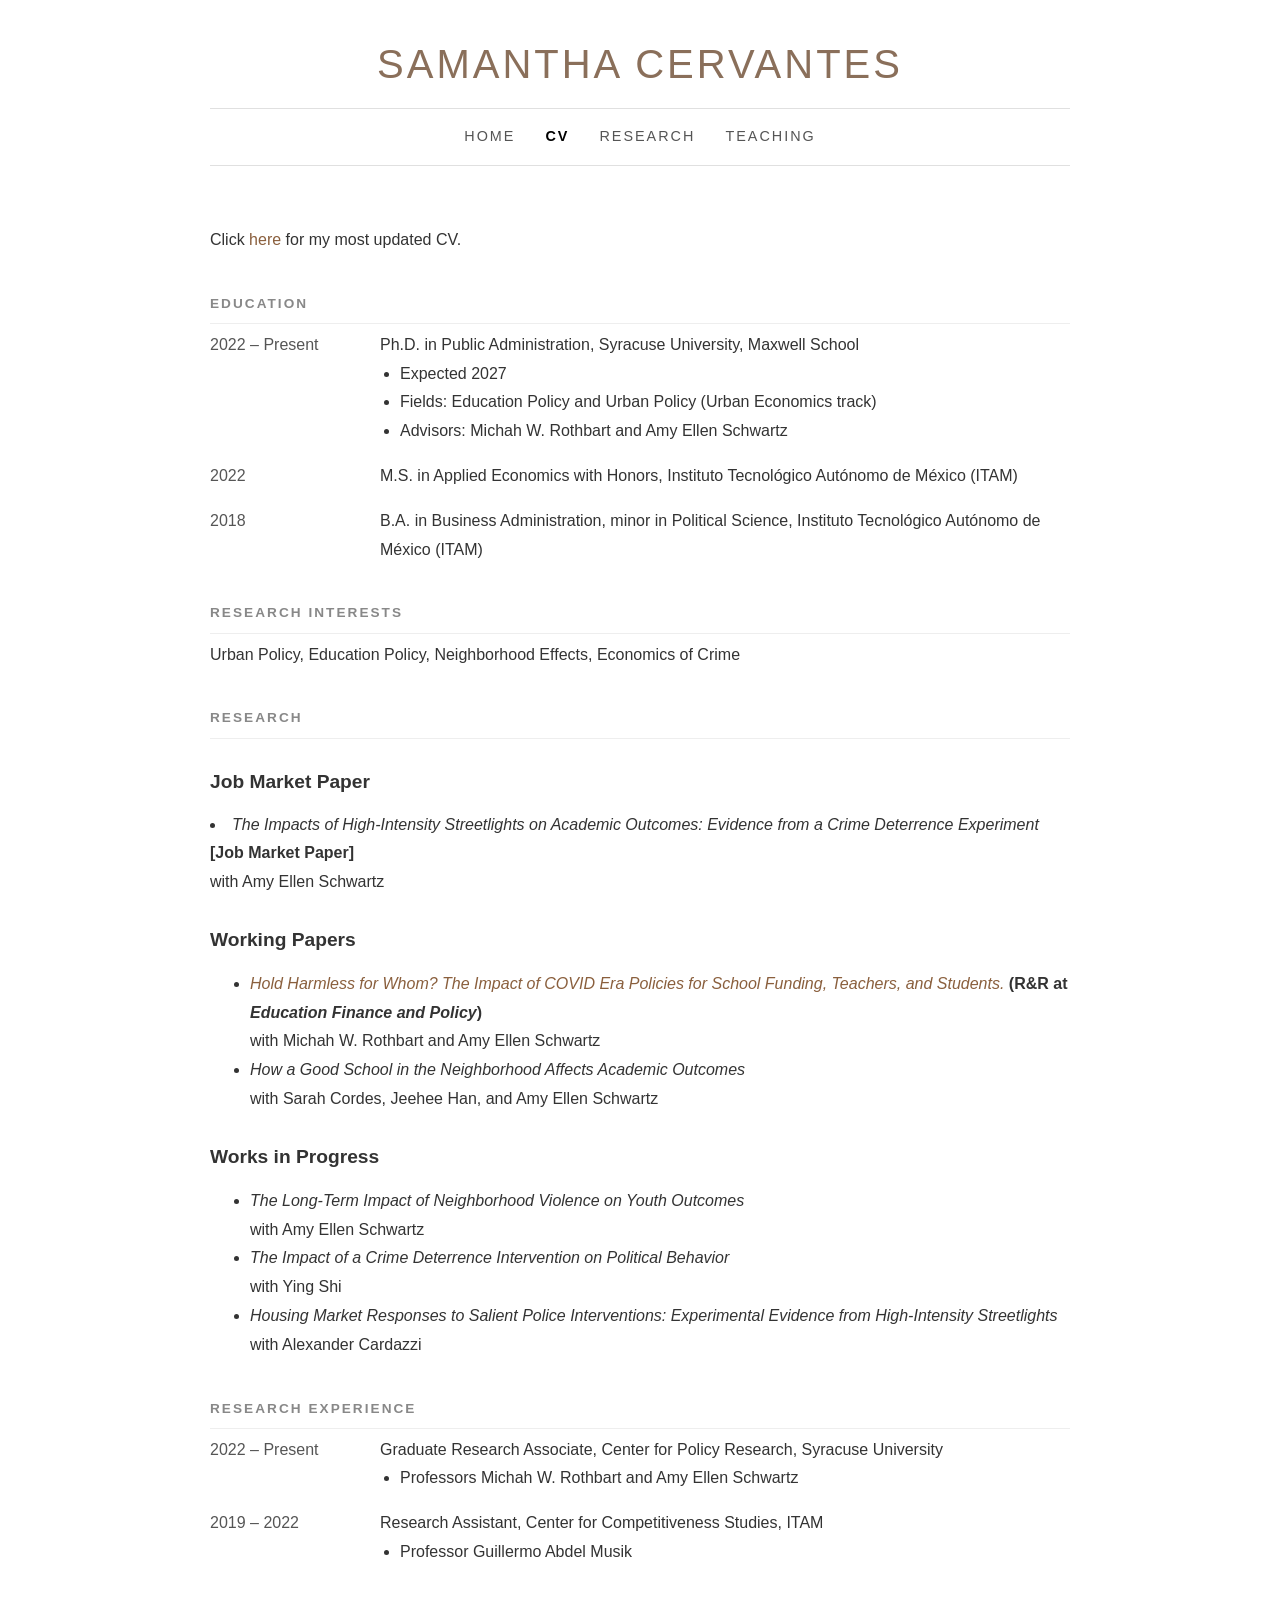
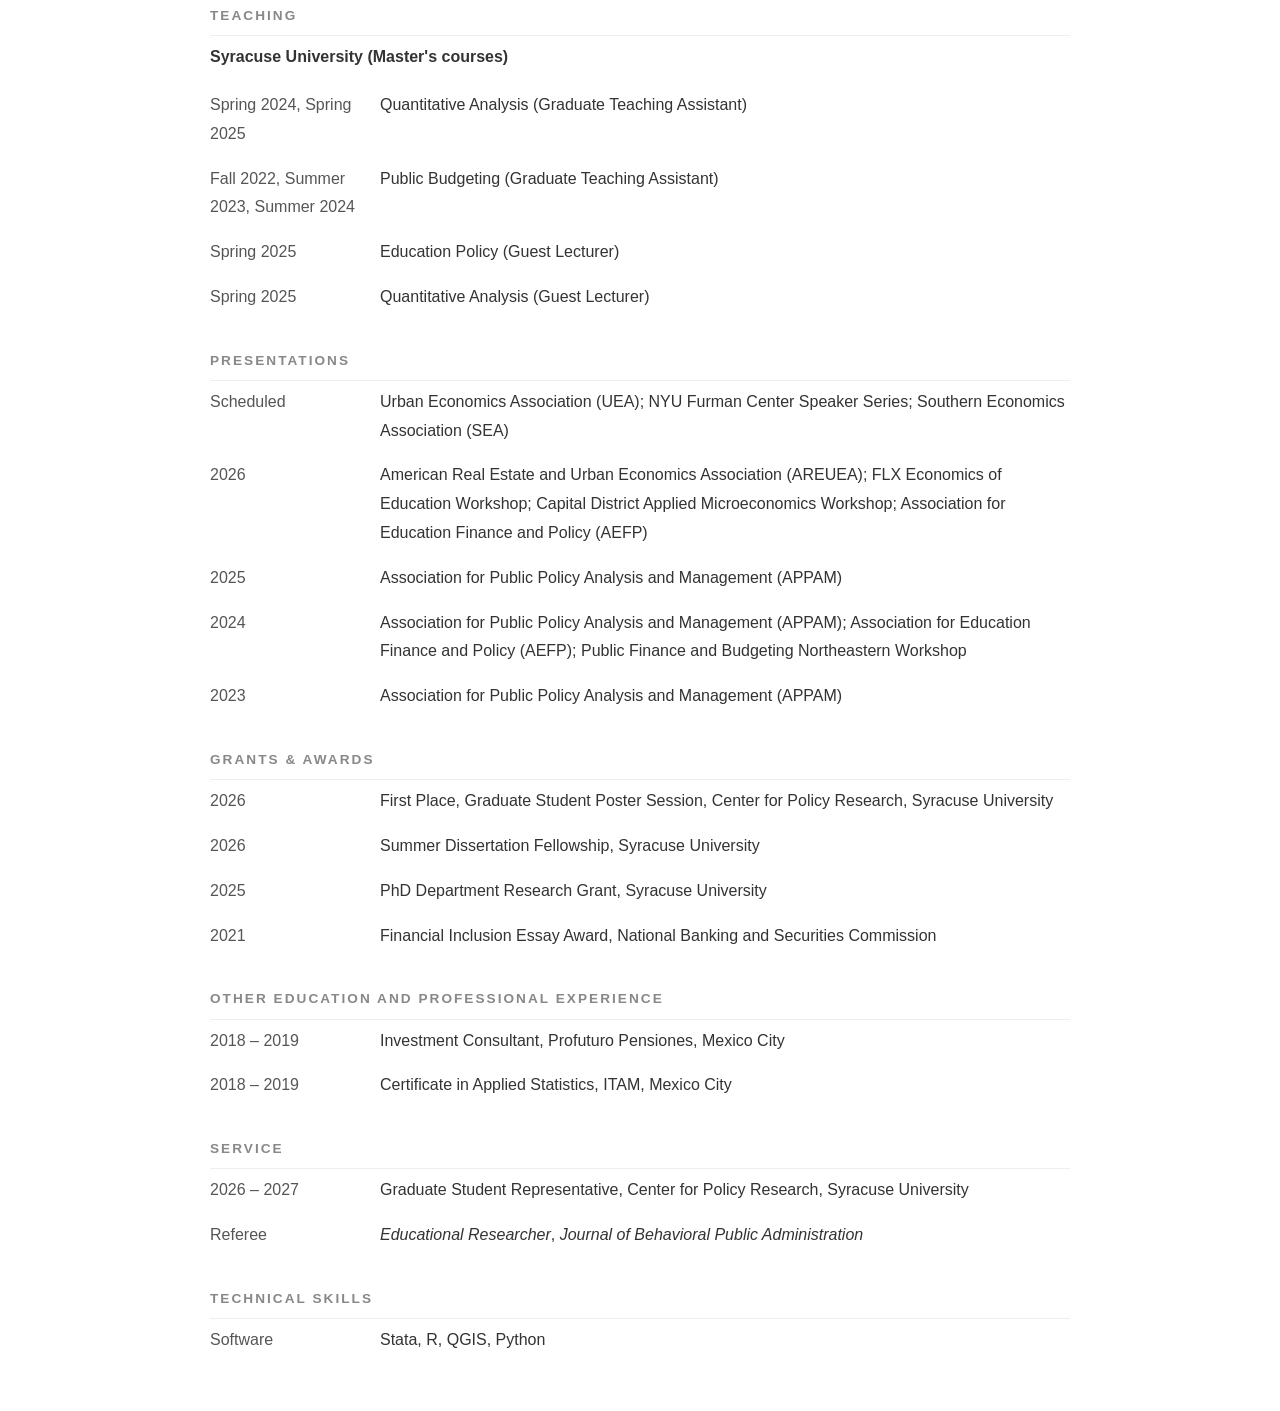
==== cv.html @ 4848f620 "Refactor research sections in cv.html Reformatted job market paper and working papers sections for c" ====
<!DOCTYPE html>
<html lang="en">
<head>
    <meta charset="UTF-8">
    <meta name="viewport" content="width=device-width, initial-scale=1.0">
    <meta name="description" content="CV for Samantha Cervantes, Ph.D. student in Public Administration at Syracuse University's Maxwell School.">
    <link rel="canonical" href="https://samanthacbr.github.io/academic_site/cv.html">
    <title>CV - Samantha Cervantes</title>
    <link rel="stylesheet" href="assets/site.css">
</head>
<body>
    <header class="site-header">
        <h1 class="site-title"><a href="index.html">Samantha Cervantes</a></h1>
        <nav class="site-nav" aria-label="Main navigation">
            <button class="menu-toggle" type="button" aria-label="Toggle menu" aria-expanded="false">&#9776;</button>
            <ul class="nav-links">
                <li><a href="index.html">Home</a></li>
                <li><a href="cv.html" aria-current="page">CV</a></li>
                <li><a href="research.html">Research</a></li>
                <li><a href="teaching.html">Teaching</a></li>
            </ul>
        </nav>
    </header>

    <main class="vitae-section">
        <p class="cv-link">Click <a href="files/CV_Cervantes.pdf">here</a> for my most updated CV.</p>

        <h2>Education</h2>
        <div class="cv-entry">
            <div class="cv-year">2022 – Present</div>
            <div class="cv-description">
                Ph.D. in Public Administration, Syracuse University, Maxwell School
                <ul class="role-list">
                    <li>Expected 2027</li>
                    <li>Fields: Education Policy and Urban Policy (Urban Economics track)</li>
                    <li>Advisors: Michah W. Rothbart and Amy Ellen Schwartz</li>
                </ul>
            </div>
        </div>
        <div class="cv-entry">
            <div class="cv-year">2022</div>
            <div class="cv-description">
                M.S. in Applied Economics with Honors, Instituto Tecnológico Autónomo de México (ITAM)
            </div>
        </div>
        <div class="cv-entry">
            <div class="cv-year">2018</div>
            <div class="cv-description">
                B.A. in Business Administration, minor in Political Science, Instituto Tecnológico Autónomo de México (ITAM)
            </div>
        </div>

        <h2>Research Interests</h2>
        <p> Urban Policy, Education Policy, Neighborhood Effects, Economics of Crime</p>

        <h2>Research</h2>

      <h3>Job Market Paper</h3>
<li>
    <em>The Impacts of High-Intensity Streetlights on Academic Outcomes: Evidence from a Crime Deterrence Experiment</em> <strong>[Job Market Paper]</strong><br>
    with Amy Ellen Schwartz
</li>

<h3>Working Papers</h3>
<ul class="paper-list">
    <li>
        <a href="https://edworkingpapers.com/ai26-1432"><em>Hold Harmless for Whom? The Impact of COVID Era Policies for School Funding, Teachers, and Students.</em></a> <strong>(R&amp;R at <em>Education Finance and Policy</em>)</strong><br>
        with Michah W. Rothbart and Amy Ellen Schwartz
    </li>
    <li>
        <em>How a Good School in the Neighborhood Affects Academic Outcomes</em><br>
        with Sarah Cordes, Jeehee Han, and Amy Ellen Schwartz
    </li>
</ul>

<h3>Works in Progress</h3>
<ul class="paper-list">
    <li>
        <em>The Long-Term Impact of Neighborhood Violence on Youth Outcomes</em><br>
        with Amy Ellen Schwartz
    </li>
    <li>
        <em>The Impact of a Crime Deterrence Intervention on Political Behavior</em><br>
        with Ying Shi
    </li>
    <li>
        <em>Housing Market Responses to Salient Police Interventions: Experimental Evidence from High-Intensity Streetlights</em><br>
        with Alexander Cardazzi
    </li>
</ul>

        <h2>Research Experience</h2>
        <div class="cv-entry">
            <div class="cv-year">2022 – Present</div>
            <div class="cv-description">
                Graduate Research Associate, Center for Policy Research, Syracuse University
                <ul class="role-list">
                    <li>Professors Michah W. Rothbart and Amy Ellen Schwartz</li>
                </ul>
            </div>
        </div>
        <div class="cv-entry">
            <div class="cv-year">2019 – 2022</div>
            <div class="cv-description">
                Research Assistant, Center for Competitiveness Studies, ITAM
                <ul class="role-list">
                    <li>Professor Guillermo Abdel Musik</li>
                </ul>
            </div>
        </div>

        <h2>Teaching</h2>
        <p><strong>Syracuse University (Master's courses)</strong></p>
        <div class="cv-entry">
            <div class="cv-year">Spring 2024, Spring 2025</div>
            <div class="cv-description">Quantitative Analysis (Graduate Teaching Assistant)</div>
        </div>
        <div class="cv-entry">
            <div class="cv-year">Fall 2022, Summer 2023, Summer 2024</div>
            <div class="cv-description">Public Budgeting (Graduate Teaching Assistant)</div>
        </div>
        <div class="cv-entry">
            <div class="cv-year">Spring 2025</div>
            <div class="cv-description">Education Policy (Guest Lecturer)</div>
        </div>
        <div class="cv-entry">
            <div class="cv-year">Spring 2025</div>
            <div class="cv-description">Quantitative Analysis (Guest Lecturer)</div>
        </div>

        <h2>Presentations</h2>
        <div class="cv-entry">
            <div class="cv-year">Scheduled</div>
            <div class="cv-description">Urban Economics Association (UEA); NYU Furman Center Speaker Series; Southern Economics Association (SEA)</div>
        </div>
        <div class="cv-entry">
            <div class="cv-year">2026</div>
            <div class="cv-description">
                American Real Estate and Urban Economics Association (AREUEA); FLX Economics of Education Workshop;
                Capital District Applied Microeconomics Workshop; Association for Education Finance and Policy (AEFP)
            </div>
        </div>
        <div class="cv-entry">
            <div class="cv-year">2025</div>
            <div class="cv-description">Association for Public Policy Analysis and Management (APPAM)</div>
        </div>
        <div class="cv-entry">
            <div class="cv-year">2024</div>
            <div class="cv-description">
                Association for Public Policy Analysis and Management (APPAM); Association for Education Finance and Policy (AEFP);
                Public Finance and Budgeting Northeastern Workshop
            </div>
        </div>
        <div class="cv-entry">
            <div class="cv-year">2023</div>
            <div class="cv-description">Association for Public Policy Analysis and Management (APPAM)</div>
        </div>

        <h2>Grants &amp; Awards</h2>
        <div class="cv-entry">
            <div class="cv-year">2026</div>
            <div class="cv-description">First Place, Graduate Student Poster Session, Center for Policy Research, Syracuse University</div>
        </div>
        <div class="cv-entry">
            <div class="cv-year">2026</div>
            <div class="cv-description">Summer Dissertation Fellowship, Syracuse University</div>
        </div>
        <div class="cv-entry">
            <div class="cv-year">2025</div>
            <div class="cv-description">PhD Department Research Grant, Syracuse University</div>
        </div>
        <div class="cv-entry">
            <div class="cv-year">2021</div>
            <div class="cv-description">Financial Inclusion Essay Award, National Banking and Securities Commission</div>
        </div>

        <h2>Other Education and Professional Experience</h2>
        <div class="cv-entry">
            <div class="cv-year">2018 – 2019</div>
            <div class="cv-description">Investment Consultant, Profuturo Pensiones, Mexico City</div>
        </div>
        <div class="cv-entry">
            <div class="cv-year">2018 – 2019</div>
            <div class="cv-description">Certificate in Applied Statistics, ITAM, Mexico City</div>
        </div>

        <h2>Service</h2>
        <div class="cv-entry">
            <div class="cv-year">2026 – 2027</div>
            <div class="cv-description">Graduate Student Representative, Center for Policy Research, Syracuse University</div>
        </div>
        <div class="cv-entry">
            <div class="cv-year">Referee</div>
            <div class="cv-description"><em>Educational Researcher</em>, <em>Journal of Behavioral Public Administration</em></div>
        </div>

        <h2>Technical Skills </h2>
        <div class="cv-entry">
            <div class="cv-year">Software</div>
            <div class="cv-description">Stata, R, QGIS, Python</div>
        </div>
       
    </main>

    <script src="assets/site.js"></script>
</body>
</html>
---- assets/site.css ----
:root {
    --accent: #8a6f5a;
    --text: #333;
    --muted: #555;
    --rule: #e0e0e0;
    --light-rule: #eee;
    --link: #8a5f3d;
    --nav-bg: #f8f8f8;
}

* {
    box-sizing: border-box;
}

html {
    scroll-behavior: smooth;
}

body {
    max-width: 900px;
    margin: 0 auto;
    padding: 40px 20px;
    background: #fff;
    color: var(--text);
    font-family: -apple-system, BlinkMacSystemFont, "Segoe UI", Roboto, "Helvetica Neue", Arial, sans-serif;
    font-size: 16px;
    line-height: 1.8;
}

a {
    color: var(--link);
    text-decoration: none;
}

a:hover,
a:focus {
    text-decoration: underline;
}

.site-header {
    position: relative;
    margin-bottom: 40px;
    padding-bottom: 20px;
    text-align: center;
}

.site-title {
    margin: 0 0 20px;
    color: var(--accent);
    font-size: 2.5em;
    font-weight: 500;
    letter-spacing: 3px;
    line-height: 1.2;
    text-transform: uppercase;
}

.site-title a {
    color: inherit;
    text-decoration: none;
}

.site-nav {
    border-top: 1px solid var(--rule);
    border-bottom: 1px solid var(--rule);
    padding: 10px 0;
}

.nav-links {
    display: flex;
    justify-content: center;
    gap: 30px;
    margin: 0;
    padding: 0;
    list-style: none;
}

.nav-links a {
    display: inline-block;
    padding: 5px 0;
    color: var(--muted);
    font-size: 0.9em;
    letter-spacing: 2px;
    text-transform: uppercase;
}

.nav-links a[aria-current="page"] {
    color: #000;
    font-weight: 700;
}

.menu-toggle {
    display: none;
}

.main-container {
    display: flex;
    align-items: flex-start;
    gap: 50px;
}

.text-column {
    flex: 2;
}

.photo-column {
    flex: 1;
}

.profile-photo {
    display: block;
    width: 100%;
    height: auto;
}

.job-market-note {
    color: #000;
}

h2 {
    margin: 40px 0 20px;
    border-bottom: 1px solid var(--light-rule);
    padding-bottom: 10px;
    font-size: 1.5em;
    font-weight: 400;
    line-height: 1.35;
}

h2:first-child {
    margin-top: 0;
}

h3 {
    margin: 30px 0 15px;
    font-size: 1.2em;
    line-height: 1.4;
}

p {
    margin: 0 0 1.2em;
}

.cv-link {
    margin-bottom: 2em;
}

.cv-entry {
    display: flex;
    gap: 20px;
    margin-bottom: 1em;
}

.cv-year {
    flex: 0 0 150px;
    color: var(--muted);
}

.cv-description {
    flex: 1;
}

.role-list,
.publication-list,
.course-list {
    margin: 0;
    padding-left: 20px;
}

.publication-entry {
    margin-bottom: 2em;
}

.publication-entry p {
    margin: 0;
}

.featured-section-title {
    border-bottom: 1px solid var(--light-rule);
    padding-bottom: 10px;
    color: var(--text);
    font-size: 1.5em;
    font-weight: 400;
    line-height: 1.35;
}

.featured-paper {
    margin-bottom: 3em;
}

.featured-paper .featured-paper-title {
    display: block;
    color: var(--text);
    font-size: 1em;
    font-weight: 400;
    line-height: 1.8;
}

.featured-paper-authors {
    margin-top: 0.35em;
    color: var(--muted);
    font-style: italic;
}

.abstract-toggle {
    margin-top: 1.1em;
}

.abstract-toggle summary {
    display: inline-block;
    color: var(--text);
    cursor: pointer;
    font-size: 1em;
    line-height: 1.8;
}

.abstract-toggle summary:hover,
.abstract-toggle summary:focus {
    text-decoration: underline;
}

.abstract-toggle summary::marker {
    content: "";
}

.abstract-toggle summary::-webkit-details-marker {
    display: none;
}

.featured-paper .featured-paper-abstract {
    margin-top: 0.9em;
    color: #404247;
    font-size: 1.1em;
    line-height: 2;
}

.status-note,
.course-details {
    color: var(--muted);
    font-style: italic;
}

.course-list {
    list-style: none;
    padding-left: 0;
}

.course-list li {
    margin-bottom: 1em;
}

.course-title {
    margin-right: 0.5em;
}

@media (max-width: 768px) {
    body {
        padding: 20px 15px;
    }

    .site-title {
        font-size: 2em;
    }

    .site-nav {
        border: none;
        padding: 0;
    }

    .menu-toggle {
        display: block;
        position: absolute;
        top: 25px;
        left: 0;
        transform: translateY(-50%);
        border: 0;
        background: none;
        color: #222;
        cursor: pointer;
        font-size: 30px;
        line-height: 1;
    }

    .nav-links {
        display: none;
        position: absolute;
        top: 70px;
        right: 0;
        left: 0;
        z-index: 20;
        flex-direction: column;
        gap: 0;
        border: 1px solid var(--rule);
        background: var(--nav-bg);
        box-shadow: 0 4px 8px rgba(0, 0, 0, 0.1);
        text-align: left;
    }

    .nav-links.is-open {
        display: flex;
    }

    .nav-links li {
        padding: 10px 20px;
    }

    .main-container {
        flex-direction: column;
        gap: 30px;
    }

    .photo-column {
        width: 100%;
        max-width: 360px;
    }

    .cv-entry {
        flex-direction: column;
        gap: 5px;
        margin-bottom: 1.5em;
    }

    .cv-year {
        flex-basis: auto;
        font-weight: 700;
    }

    .featured-paper .featured-paper-abstract {
        font-size: 1em;
        line-height: 1.8;
    }
}

.featured-paper-title {
    font-size: 1.5em !important;
    color: #2c2c2c !important;
}

.featured-paper-abstract {
    font-size: 0.82em;
    color: #666;
}

/* Style the section header like the reference image */
h2 {
    font-size: 0.85em;
    text-transform: uppercase;
    letter-spacing: 0.15em;
    color: #888;
    font-weight: 600;
    margin-bottom: 0.5em;
}

/* Author line */
.featured-paper-authors {
    font-size: 0.95em;
    font-style: italic;
    color: #8B7355;
    margin-top: 0.2em;
}
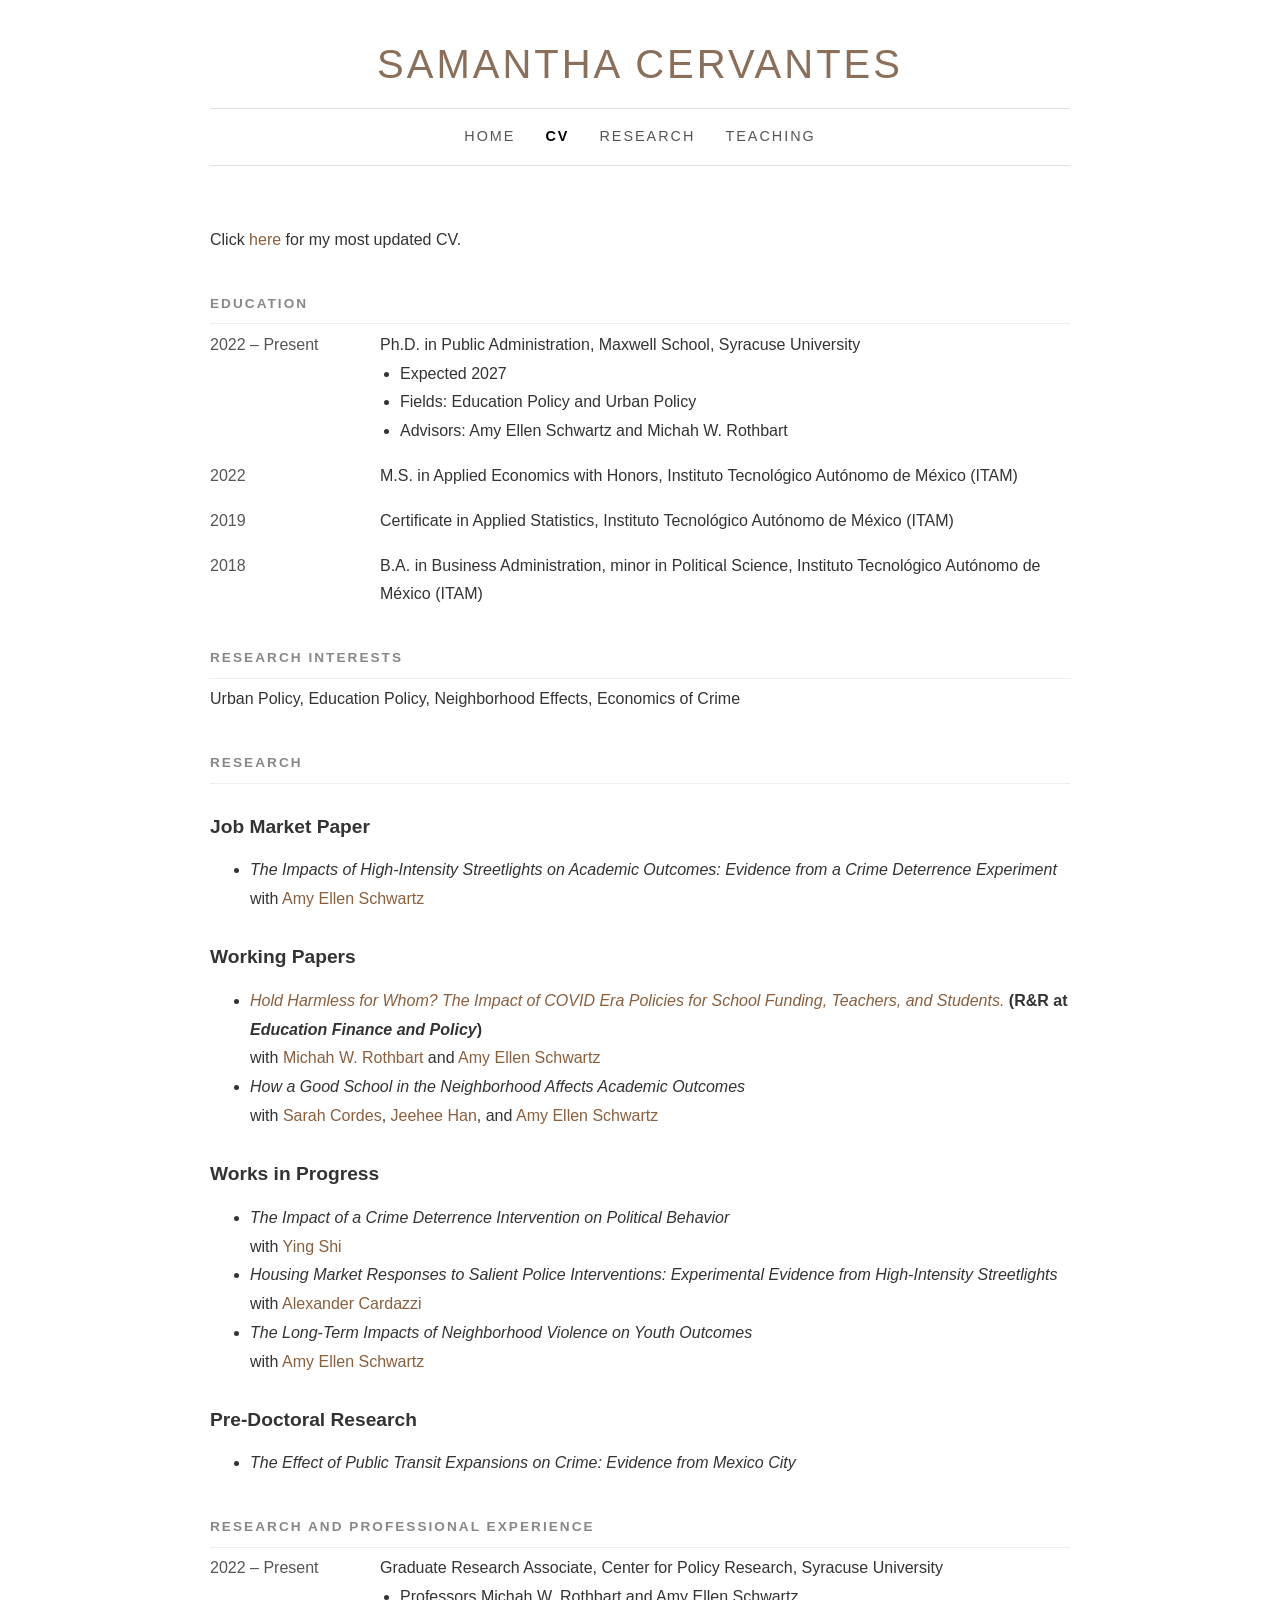
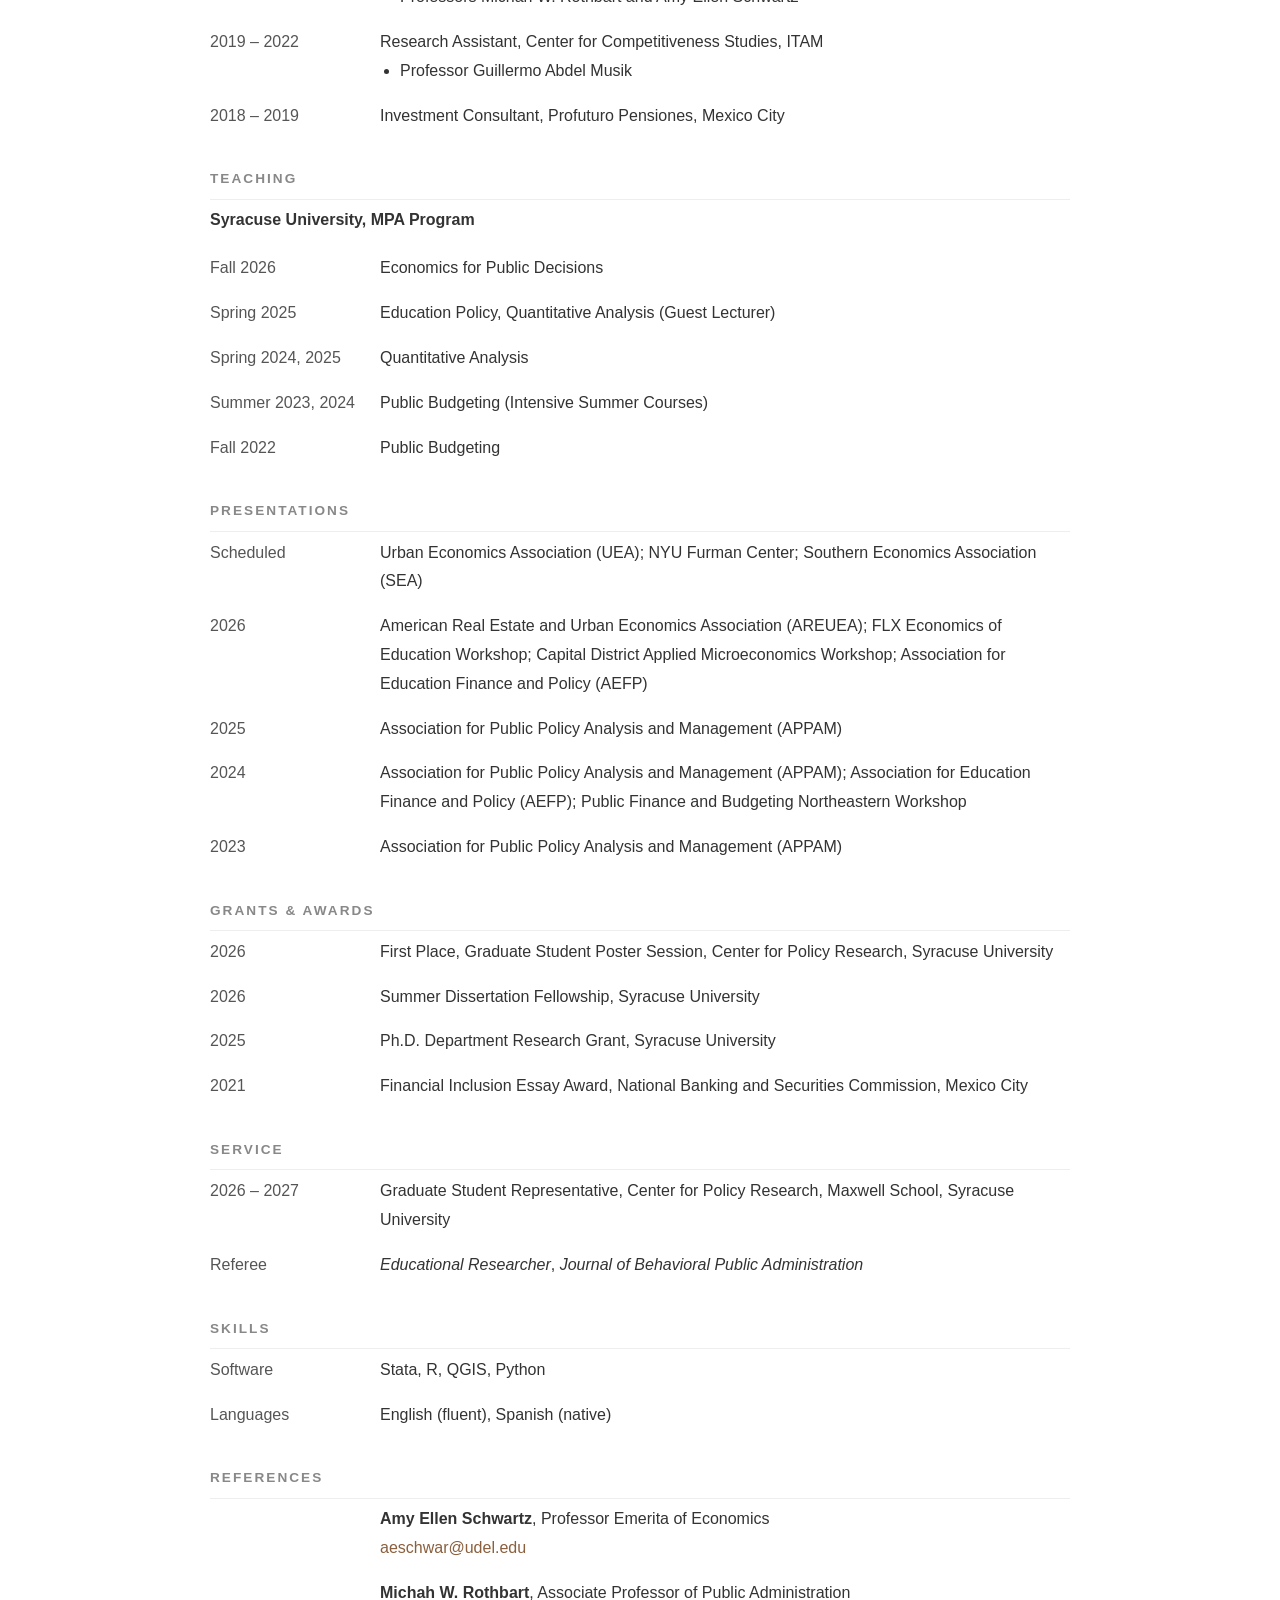
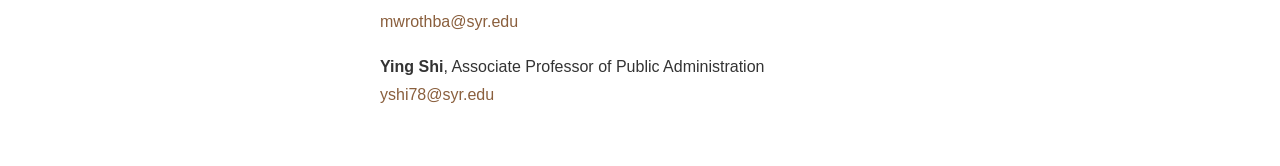
==== commit 7dcd5a52: "Add files via upload" ====
--- a/cv.html
+++ b/cv.html
@@ -29,11 +29,11 @@
         <div class="cv-entry">
             <div class="cv-year">2022 – Present</div>
             <div class="cv-description">
-                Ph.D. in Public Administration, Syracuse University, Maxwell School
+                Ph.D. in Public Administration, Maxwell School, Syracuse University
                 <ul class="role-list">
                     <li>Expected 2027</li>
-                    <li>Fields: Education Policy and Urban Policy (Urban Economics track)</li>
-                    <li>Advisors: Michah W. Rothbart and Amy Ellen Schwartz</li>
+                    <li>Fields: Education Policy and Urban Policy</li>
+                    <li>Advisors: Amy Ellen Schwartz and Michah W. Rothbart</li>
                 </ul>
             </div>
         </div>
@@ -44,6 +44,12 @@
             </div>
         </div>
         <div class="cv-entry">
+            <div class="cv-year">2019</div>
+            <div class="cv-description">
+                Certificate in Applied Statistics, Instituto Tecnológico Autónomo de México (ITAM)
+            </div>
+        </div>
+        <div class="cv-entry">
             <div class="cv-year">2018</div>
             <div class="cv-description">
                 B.A. in Business Administration, minor in Political Science, Instituto Tecnológico Autónomo de México (ITAM)
@@ -51,45 +57,54 @@
         </div>
 
         <h2>Research Interests</h2>
-        <p> Urban Policy, Education Policy, Neighborhood Effects, Economics of Crime</p>
+        <p>Urban Policy, Education Policy, Neighborhood Effects, Economics of Crime</p>
 
         <h2>Research</h2>
 
-      <h3>Job Market Paper</h3>
-<li>
-    <em>The Impacts of High-Intensity Streetlights on Academic Outcomes: Evidence from a Crime Deterrence Experiment</em> <strong>[Job Market Paper]</strong><br>
-    with Amy Ellen Schwartz
-</li>
-
-<h3>Working Papers</h3>
-<ul class="paper-list">
-    <li>
-        <a href="https://edworkingpapers.com/ai26-1432"><em>Hold Harmless for Whom? The Impact of COVID Era Policies for School Funding, Teachers, and Students.</em></a> <strong>(R&amp;R at <em>Education Finance and Policy</em>)</strong><br>
-        with Michah W. Rothbart and Amy Ellen Schwartz
-    </li>
-    <li>
-        <em>How a Good School in the Neighborhood Affects Academic Outcomes</em><br>
-        with Sarah Cordes, Jeehee Han, and Amy Ellen Schwartz
-    </li>
-</ul>
-
-<h3>Works in Progress</h3>
-<ul class="paper-list">
-    <li>
-        <em>The Long-Term Impact of Neighborhood Violence on Youth Outcomes</em><br>
-        with Amy Ellen Schwartz
-    </li>
-    <li>
-        <em>The Impact of a Crime Deterrence Intervention on Political Behavior</em><br>
-        with Ying Shi
-    </li>
-    <li>
-        <em>Housing Market Responses to Salient Police Interventions: Experimental Evidence from High-Intensity Streetlights</em><br>
-        with Alexander Cardazzi
-    </li>
-</ul>
-
-        <h2>Research Experience</h2>
+        <h3>Job Market Paper</h3>
+        <ul class="paper-list">
+            <li>
+                <em>The Impacts of High-Intensity Streetlights on Academic Outcomes: Evidence from a Crime Deterrence Experiment</em><br>
+                with <a href="https://www.udel.edu/academics/colleges/biden-school/people/aeschwar/" target="_blank" rel="noopener noreferrer">Amy Ellen Schwartz</a>
+            </li>
+        </ul>
+
+        <h3>Working Papers</h3>
+        <ul class="paper-list">
+            <li>
+                <a href="https://edworkingpapers.com/ai26-1432"><em>Hold Harmless for Whom? The Impact of COVID Era Policies for School Funding, Teachers, and Students.</em></a> <strong>(R&amp;R at <em>Education Finance and Policy</em>)</strong><br>
+                with <a href="https://www.maxwell.syr.edu/directory/michah-w-rothbart" target="_blank" rel="noopener noreferrer">Michah W. Rothbart</a> and <a href="https://www.udel.edu/academics/colleges/biden-school/people/aeschwar/" target="_blank" rel="noopener noreferrer">Amy Ellen Schwartz</a>
+            </li>
+            <li>
+                <em>How a Good School in the Neighborhood Affects Academic Outcomes</em><br>
+                with <a href="https://education.temple.edu/directory/sarah-cordes-tug30690" target="_blank" rel="noopener noreferrer">Sarah Cordes</a>, <a href="https://sites.google.com/view/jeeheehan" target="_blank" rel="noopener noreferrer">Jeehee Han</a>, and <a href="https://www.udel.edu/academics/colleges/biden-school/people/aeschwar/" target="_blank" rel="noopener noreferrer">Amy Ellen Schwartz</a>
+            </li>
+        </ul>
+
+        <h3>Works in Progress</h3>
+        <ul class="paper-list">
+            <li>
+                <em>The Impact of a Crime Deterrence Intervention on Political Behavior</em><br>
+                with <a href="https://sites.google.com/site/yingandshi/home" target="_blank" rel="noopener noreferrer">Ying Shi</a>
+            </li>
+            <li>
+                <em>Housing Market Responses to Salient Police Interventions: Experimental Evidence from High-Intensity Streetlights</em><br>
+                with <a href="https://alexcardazzi.github.io/" target="_blank" rel="noopener noreferrer">Alexander Cardazzi</a>
+            </li>
+            <li>
+                <em>The Long-Term Impacts of Neighborhood Violence on Youth Outcomes</em><br>
+                with <a href="https://www.udel.edu/academics/colleges/biden-school/people/aeschwar/" target="_blank" rel="noopener noreferrer">Amy Ellen Schwartz</a>
+            </li>
+        </ul>
+
+        <h3>Pre-Doctoral Research</h3>
+        <ul class="paper-list">
+            <li>
+                <em>The Effect of Public Transit Expansions on Crime: Evidence from Mexico City</em>
+            </li>
+        </ul>
+
+        <h2>Research and Professional Experience</h2>
         <div class="cv-entry">
             <div class="cv-year">2022 – Present</div>
             <div class="cv-description">
@@ -108,30 +123,38 @@
                 </ul>
             </div>
         </div>
+        <div class="cv-entry">
+            <div class="cv-year">2018 – 2019</div>
+            <div class="cv-description">Investment Consultant, Profuturo Pensiones, Mexico City</div>
+        </div>
 
         <h2>Teaching</h2>
-        <p><strong>Syracuse University (Master's courses)</strong></p>
-        <div class="cv-entry">
-            <div class="cv-year">Spring 2024, Spring 2025</div>
-            <div class="cv-description">Quantitative Analysis (Graduate Teaching Assistant)</div>
-        </div>
-        <div class="cv-entry">
-            <div class="cv-year">Fall 2022, Summer 2023, Summer 2024</div>
-            <div class="cv-description">Public Budgeting (Graduate Teaching Assistant)</div>
+        <p><strong>Syracuse University, MPA Program</strong></p>
+        <div class="cv-entry">
+            <div class="cv-year">Fall 2026</div>
+            <div class="cv-description">Economics for Public Decisions</div>
         </div>
         <div class="cv-entry">
             <div class="cv-year">Spring 2025</div>
-            <div class="cv-description">Education Policy (Guest Lecturer)</div>
-        </div>
-        <div class="cv-entry">
-            <div class="cv-year">Spring 2025</div>
-            <div class="cv-description">Quantitative Analysis (Guest Lecturer)</div>
+            <div class="cv-description">Education Policy, Quantitative Analysis (Guest Lecturer)</div>
+        </div>
+        <div class="cv-entry">
+            <div class="cv-year">Spring 2024, 2025</div>
+            <div class="cv-description">Quantitative Analysis</div>
+        </div>
+        <div class="cv-entry">
+            <div class="cv-year">Summer 2023, 2024</div>
+            <div class="cv-description">Public Budgeting (Intensive Summer Courses)</div>
+        </div>
+        <div class="cv-entry">
+            <div class="cv-year">Fall 2022</div>
+            <div class="cv-description">Public Budgeting</div>
         </div>
 
         <h2>Presentations</h2>
         <div class="cv-entry">
             <div class="cv-year">Scheduled</div>
-            <div class="cv-description">Urban Economics Association (UEA); NYU Furman Center Speaker Series; Southern Economics Association (SEA)</div>
+            <div class="cv-description">Urban Economics Association (UEA); NYU Furman Center; Southern Economics Association (SEA)</div>
         </div>
         <div class="cv-entry">
             <div class="cv-year">2026</div>
@@ -167,39 +190,55 @@
         </div>
         <div class="cv-entry">
             <div class="cv-year">2025</div>
-            <div class="cv-description">PhD Department Research Grant, Syracuse University</div>
+            <div class="cv-description">Ph.D. Department Research Grant, Syracuse University</div>
         </div>
         <div class="cv-entry">
             <div class="cv-year">2021</div>
-            <div class="cv-description">Financial Inclusion Essay Award, National Banking and Securities Commission</div>
-        </div>
-
-        <h2>Other Education and Professional Experience</h2>
-        <div class="cv-entry">
-            <div class="cv-year">2018 – 2019</div>
-            <div class="cv-description">Investment Consultant, Profuturo Pensiones, Mexico City</div>
-        </div>
-        <div class="cv-entry">
-            <div class="cv-year">2018 – 2019</div>
-            <div class="cv-description">Certificate in Applied Statistics, ITAM, Mexico City</div>
+            <div class="cv-description">Financial Inclusion Essay Award, National Banking and Securities Commission, Mexico City</div>
         </div>
 
         <h2>Service</h2>
         <div class="cv-entry">
             <div class="cv-year">2026 – 2027</div>
-            <div class="cv-description">Graduate Student Representative, Center for Policy Research, Syracuse University</div>
+            <div class="cv-description">Graduate Student Representative, Center for Policy Research, Maxwell School, Syracuse University</div>
         </div>
         <div class="cv-entry">
             <div class="cv-year">Referee</div>
             <div class="cv-description"><em>Educational Researcher</em>, <em>Journal of Behavioral Public Administration</em></div>
         </div>
 
-        <h2>Technical Skills </h2>
+        <h2>Skills</h2>
         <div class="cv-entry">
             <div class="cv-year">Software</div>
             <div class="cv-description">Stata, R, QGIS, Python</div>
         </div>
-       
+        <div class="cv-entry">
+            <div class="cv-year">Languages</div>
+            <div class="cv-description">English (fluent), Spanish (native)</div>
+        </div>
+
+        <h2>References</h2>
+        <div class="cv-entry">
+            <div class="cv-year"></div>
+            <div class="cv-description">
+                <strong>Amy Ellen Schwartz</strong>, Professor Emerita of Economics<br>
+                <a href="mailto:aeschwar@udel.edu">aeschwar@udel.edu</a>
+            </div>
+        </div>
+        <div class="cv-entry">
+            <div class="cv-year"></div>
+            <div class="cv-description">
+                <strong>Michah W. Rothbart</strong>, Associate Professor of Public Administration<br>
+                <a href="mailto:mwrothba@syr.edu">mwrothba@syr.edu</a>
+            </div>
+        </div>
+        <div class="cv-entry">
+            <div class="cv-year"></div>
+            <div class="cv-description">
+                <strong>Ying Shi</strong>, Associate Professor of Public Administration<br>
+                <a href="mailto:yshi78@syr.edu">yshi78@syr.edu</a>
+            </div>
+        </div>
     </main>
 
     <script src="assets/site.js"></script>
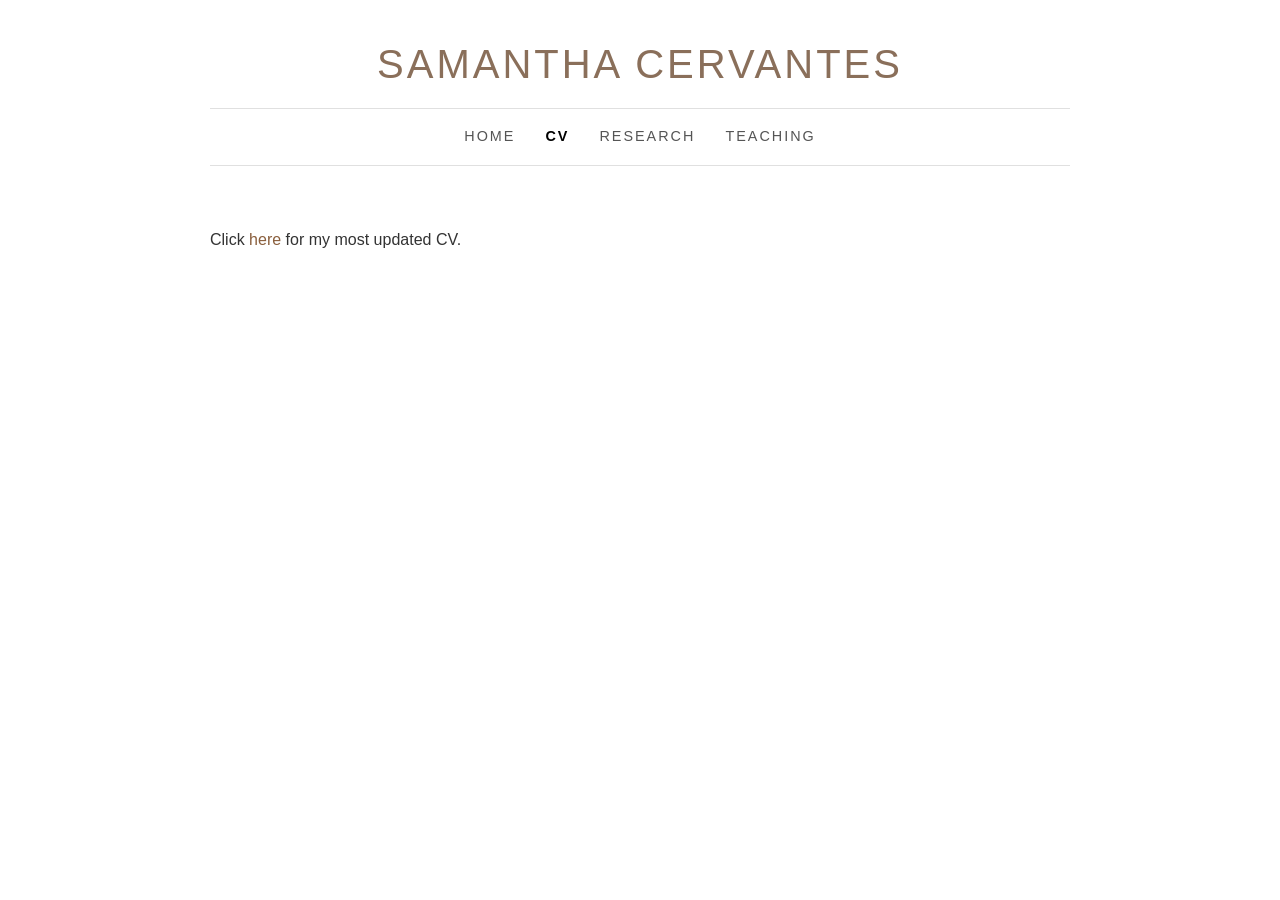
==== commit 6d104a38: "Update cv.html" ====
--- a/cv.html
+++ b/cv.html
@@ -25,222 +25,6 @@
     <main class="vitae-section">
         <p class="cv-link">Click <a href="files/CV_Cervantes.pdf">here</a> for my most updated CV.</p>
 
-        <h2>Education</h2>
-        <div class="cv-entry">
-            <div class="cv-year">2022 – Present</div>
-            <div class="cv-description">
-                Ph.D. in Public Administration, Maxwell School, Syracuse University
-                <ul class="role-list">
-                    <li>Expected 2027</li>
-                    <li>Fields: Education Policy and Urban Policy</li>
-                    <li>Advisors: Amy Ellen Schwartz and Michah W. Rothbart</li>
-                </ul>
-            </div>
-        </div>
-        <div class="cv-entry">
-            <div class="cv-year">2022</div>
-            <div class="cv-description">
-                M.S. in Applied Economics with Honors, Instituto Tecnológico Autónomo de México (ITAM)
-            </div>
-        </div>
-        <div class="cv-entry">
-            <div class="cv-year">2019</div>
-            <div class="cv-description">
-                Certificate in Applied Statistics, Instituto Tecnológico Autónomo de México (ITAM)
-            </div>
-        </div>
-        <div class="cv-entry">
-            <div class="cv-year">2018</div>
-            <div class="cv-description">
-                B.A. in Business Administration, minor in Political Science, Instituto Tecnológico Autónomo de México (ITAM)
-            </div>
-        </div>
-
-        <h2>Research Interests</h2>
-        <p>Urban Policy, Education Policy, Neighborhood Effects, Economics of Crime</p>
-
-        <h2>Research</h2>
-
-        <h3>Job Market Paper</h3>
-        <ul class="paper-list">
-            <li>
-                <em>The Impacts of High-Intensity Streetlights on Academic Outcomes: Evidence from a Crime Deterrence Experiment</em><br>
-                with <a href="https://www.udel.edu/academics/colleges/biden-school/people/aeschwar/" target="_blank" rel="noopener noreferrer">Amy Ellen Schwartz</a>
-            </li>
-        </ul>
-
-        <h3>Working Papers</h3>
-        <ul class="paper-list">
-            <li>
-                <a href="https://edworkingpapers.com/ai26-1432"><em>Hold Harmless for Whom? The Impact of COVID Era Policies for School Funding, Teachers, and Students.</em></a> <strong>(R&amp;R at <em>Education Finance and Policy</em>)</strong><br>
-                with <a href="https://www.maxwell.syr.edu/directory/michah-w-rothbart" target="_blank" rel="noopener noreferrer">Michah W. Rothbart</a> and <a href="https://www.udel.edu/academics/colleges/biden-school/people/aeschwar/" target="_blank" rel="noopener noreferrer">Amy Ellen Schwartz</a>
-            </li>
-            <li>
-                <em>How a Good School in the Neighborhood Affects Academic Outcomes</em><br>
-                with <a href="https://education.temple.edu/directory/sarah-cordes-tug30690" target="_blank" rel="noopener noreferrer">Sarah Cordes</a>, <a href="https://sites.google.com/view/jeeheehan" target="_blank" rel="noopener noreferrer">Jeehee Han</a>, and <a href="https://www.udel.edu/academics/colleges/biden-school/people/aeschwar/" target="_blank" rel="noopener noreferrer">Amy Ellen Schwartz</a>
-            </li>
-        </ul>
-
-        <h3>Works in Progress</h3>
-        <ul class="paper-list">
-            <li>
-                <em>The Impact of a Crime Deterrence Intervention on Political Behavior</em><br>
-                with <a href="https://sites.google.com/site/yingandshi/home" target="_blank" rel="noopener noreferrer">Ying Shi</a>
-            </li>
-            <li>
-                <em>Housing Market Responses to Salient Police Interventions: Experimental Evidence from High-Intensity Streetlights</em><br>
-                with <a href="https://alexcardazzi.github.io/" target="_blank" rel="noopener noreferrer">Alexander Cardazzi</a>
-            </li>
-            <li>
-                <em>The Long-Term Impacts of Neighborhood Violence on Youth Outcomes</em><br>
-                with <a href="https://www.udel.edu/academics/colleges/biden-school/people/aeschwar/" target="_blank" rel="noopener noreferrer">Amy Ellen Schwartz</a>
-            </li>
-        </ul>
-
-        <h3>Pre-Doctoral Research</h3>
-        <ul class="paper-list">
-            <li>
-                <em>The Effect of Public Transit Expansions on Crime: Evidence from Mexico City</em>
-            </li>
-        </ul>
-
-        <h2>Research and Professional Experience</h2>
-        <div class="cv-entry">
-            <div class="cv-year">2022 – Present</div>
-            <div class="cv-description">
-                Graduate Research Associate, Center for Policy Research, Syracuse University
-                <ul class="role-list">
-                    <li>Professors Michah W. Rothbart and Amy Ellen Schwartz</li>
-                </ul>
-            </div>
-        </div>
-        <div class="cv-entry">
-            <div class="cv-year">2019 – 2022</div>
-            <div class="cv-description">
-                Research Assistant, Center for Competitiveness Studies, ITAM
-                <ul class="role-list">
-                    <li>Professor Guillermo Abdel Musik</li>
-                </ul>
-            </div>
-        </div>
-        <div class="cv-entry">
-            <div class="cv-year">2018 – 2019</div>
-            <div class="cv-description">Investment Consultant, Profuturo Pensiones, Mexico City</div>
-        </div>
-
-        <h2>Teaching</h2>
-        <p><strong>Syracuse University, MPA Program</strong></p>
-        <div class="cv-entry">
-            <div class="cv-year">Fall 2026</div>
-            <div class="cv-description">Economics for Public Decisions</div>
-        </div>
-        <div class="cv-entry">
-            <div class="cv-year">Spring 2025</div>
-            <div class="cv-description">Education Policy, Quantitative Analysis (Guest Lecturer)</div>
-        </div>
-        <div class="cv-entry">
-            <div class="cv-year">Spring 2024, 2025</div>
-            <div class="cv-description">Quantitative Analysis</div>
-        </div>
-        <div class="cv-entry">
-            <div class="cv-year">Summer 2023, 2024</div>
-            <div class="cv-description">Public Budgeting (Intensive Summer Courses)</div>
-        </div>
-        <div class="cv-entry">
-            <div class="cv-year">Fall 2022</div>
-            <div class="cv-description">Public Budgeting</div>
-        </div>
-
-        <h2>Presentations</h2>
-        <div class="cv-entry">
-            <div class="cv-year">Scheduled</div>
-            <div class="cv-description">Urban Economics Association (UEA); NYU Furman Center; Southern Economics Association (SEA)</div>
-        </div>
-        <div class="cv-entry">
-            <div class="cv-year">2026</div>
-            <div class="cv-description">
-                American Real Estate and Urban Economics Association (AREUEA); FLX Economics of Education Workshop;
-                Capital District Applied Microeconomics Workshop; Association for Education Finance and Policy (AEFP)
-            </div>
-        </div>
-        <div class="cv-entry">
-            <div class="cv-year">2025</div>
-            <div class="cv-description">Association for Public Policy Analysis and Management (APPAM)</div>
-        </div>
-        <div class="cv-entry">
-            <div class="cv-year">2024</div>
-            <div class="cv-description">
-                Association for Public Policy Analysis and Management (APPAM); Association for Education Finance and Policy (AEFP);
-                Public Finance and Budgeting Northeastern Workshop
-            </div>
-        </div>
-        <div class="cv-entry">
-            <div class="cv-year">2023</div>
-            <div class="cv-description">Association for Public Policy Analysis and Management (APPAM)</div>
-        </div>
-
-        <h2>Grants &amp; Awards</h2>
-        <div class="cv-entry">
-            <div class="cv-year">2026</div>
-            <div class="cv-description">First Place, Graduate Student Poster Session, Center for Policy Research, Syracuse University</div>
-        </div>
-        <div class="cv-entry">
-            <div class="cv-year">2026</div>
-            <div class="cv-description">Summer Dissertation Fellowship, Syracuse University</div>
-        </div>
-        <div class="cv-entry">
-            <div class="cv-year">2025</div>
-            <div class="cv-description">Ph.D. Department Research Grant, Syracuse University</div>
-        </div>
-        <div class="cv-entry">
-            <div class="cv-year">2021</div>
-            <div class="cv-description">Financial Inclusion Essay Award, National Banking and Securities Commission, Mexico City</div>
-        </div>
-
-        <h2>Service</h2>
-        <div class="cv-entry">
-            <div class="cv-year">2026 – 2027</div>
-            <div class="cv-description">Graduate Student Representative, Center for Policy Research, Maxwell School, Syracuse University</div>
-        </div>
-        <div class="cv-entry">
-            <div class="cv-year">Referee</div>
-            <div class="cv-description"><em>Educational Researcher</em>, <em>Journal of Behavioral Public Administration</em></div>
-        </div>
-
-        <h2>Skills</h2>
-        <div class="cv-entry">
-            <div class="cv-year">Software</div>
-            <div class="cv-description">Stata, R, QGIS, Python</div>
-        </div>
-        <div class="cv-entry">
-            <div class="cv-year">Languages</div>
-            <div class="cv-description">English (fluent), Spanish (native)</div>
-        </div>
-
-        <h2>References</h2>
-        <div class="cv-entry">
-            <div class="cv-year"></div>
-            <div class="cv-description">
-                <strong>Amy Ellen Schwartz</strong>, Professor Emerita of Economics<br>
-                <a href="mailto:aeschwar@udel.edu">aeschwar@udel.edu</a>
-            </div>
-        </div>
-        <div class="cv-entry">
-            <div class="cv-year"></div>
-            <div class="cv-description">
-                <strong>Michah W. Rothbart</strong>, Associate Professor of Public Administration<br>
-                <a href="mailto:mwrothba@syr.edu">mwrothba@syr.edu</a>
-            </div>
-        </div>
-        <div class="cv-entry">
-            <div class="cv-year"></div>
-            <div class="cv-description">
-                <strong>Ying Shi</strong>, Associate Professor of Public Administration<br>
-                <a href="mailto:yshi78@syr.edu">yshi78@syr.edu</a>
-            </div>
-        </div>
-    </main>
-
     <script src="assets/site.js"></script>
 </body>
 </html>
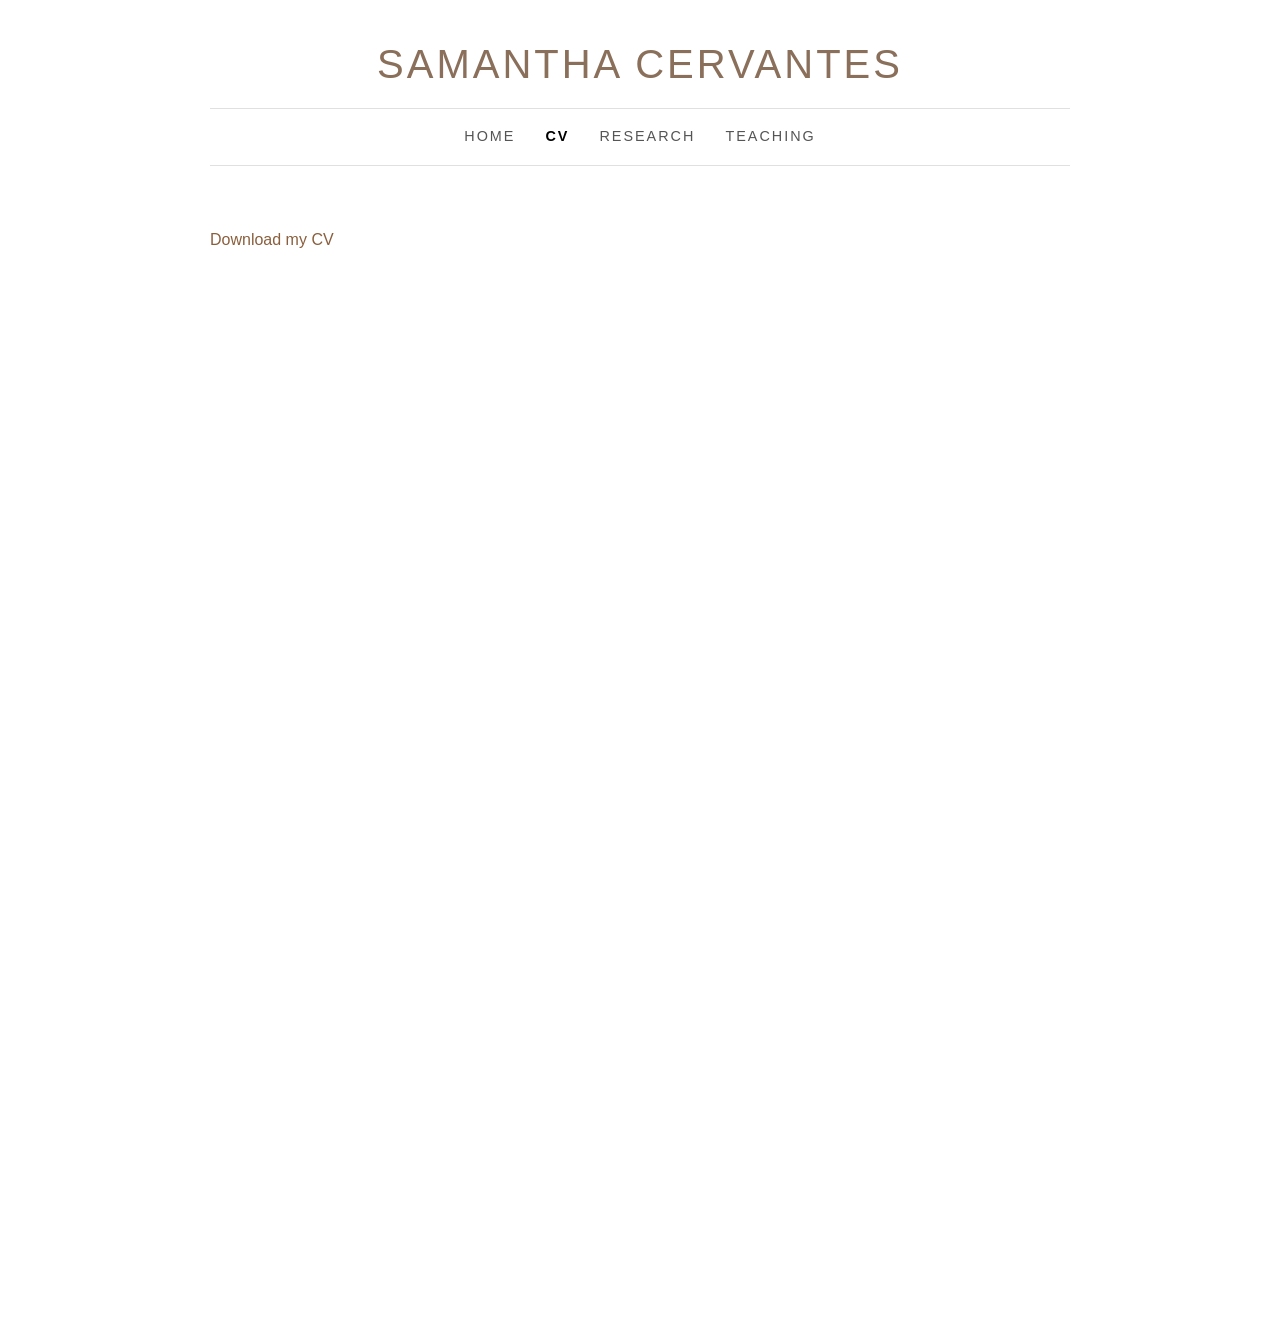
==== commit aeb2bb0d: "Refactor CV page structure and add PDF viewer Updated CV page layout and added iframe for PDF displa" ====
--- a/cv.html
+++ b/cv.html
@@ -5,14 +5,28 @@
     <meta name="viewport" content="width=device-width, initial-scale=1.0">
     <meta name="description" content="CV for Samantha Cervantes, Ph.D. student in Public Administration at Syracuse University's Maxwell School.">
     <link rel="canonical" href="https://samanthacbr.github.io/academic_site/cv.html">
+
     <title>CV - Samantha Cervantes</title>
+
     <link rel="stylesheet" href="assets/site.css">
 </head>
+
 <body>
+
     <header class="site-header">
-        <h1 class="site-title"><a href="index.html">Samantha Cervantes</a></h1>
+        <h1 class="site-title">
+            <a href="index.html">Samantha Cervantes</a>
+        </h1>
+
         <nav class="site-nav" aria-label="Main navigation">
-            <button class="menu-toggle" type="button" aria-label="Toggle menu" aria-expanded="false">&#9776;</button>
+            <button
+                class="menu-toggle"
+                type="button"
+                aria-label="Toggle menu"
+                aria-expanded="false">
+                &#9776;
+            </button>
+
             <ul class="nav-links">
                 <li><a href="index.html">Home</a></li>
                 <li><a href="cv.html" aria-current="page">CV</a></li>
@@ -23,8 +37,22 @@
     </header>
 
     <main class="vitae-section">
-        <p class="cv-link">Click <a href="files/CV_Cervantes.pdf">here</a> for my most updated CV.</p>
+
+        <p class="cv-link">
+            <a href="files/CV_Cervantes.pdf" download>Download my CV</a>
+        </p>
+
+        <iframe
+            src="files/CV_Cervantes.pdf"
+            title="Samantha Cervantes CV"
+            width="100%"
+            height="1000px"
+            style="border: none;">
+        </iframe>
+
+    </main>
 
     <script src="assets/site.js"></script>
+
 </body>
 </html>
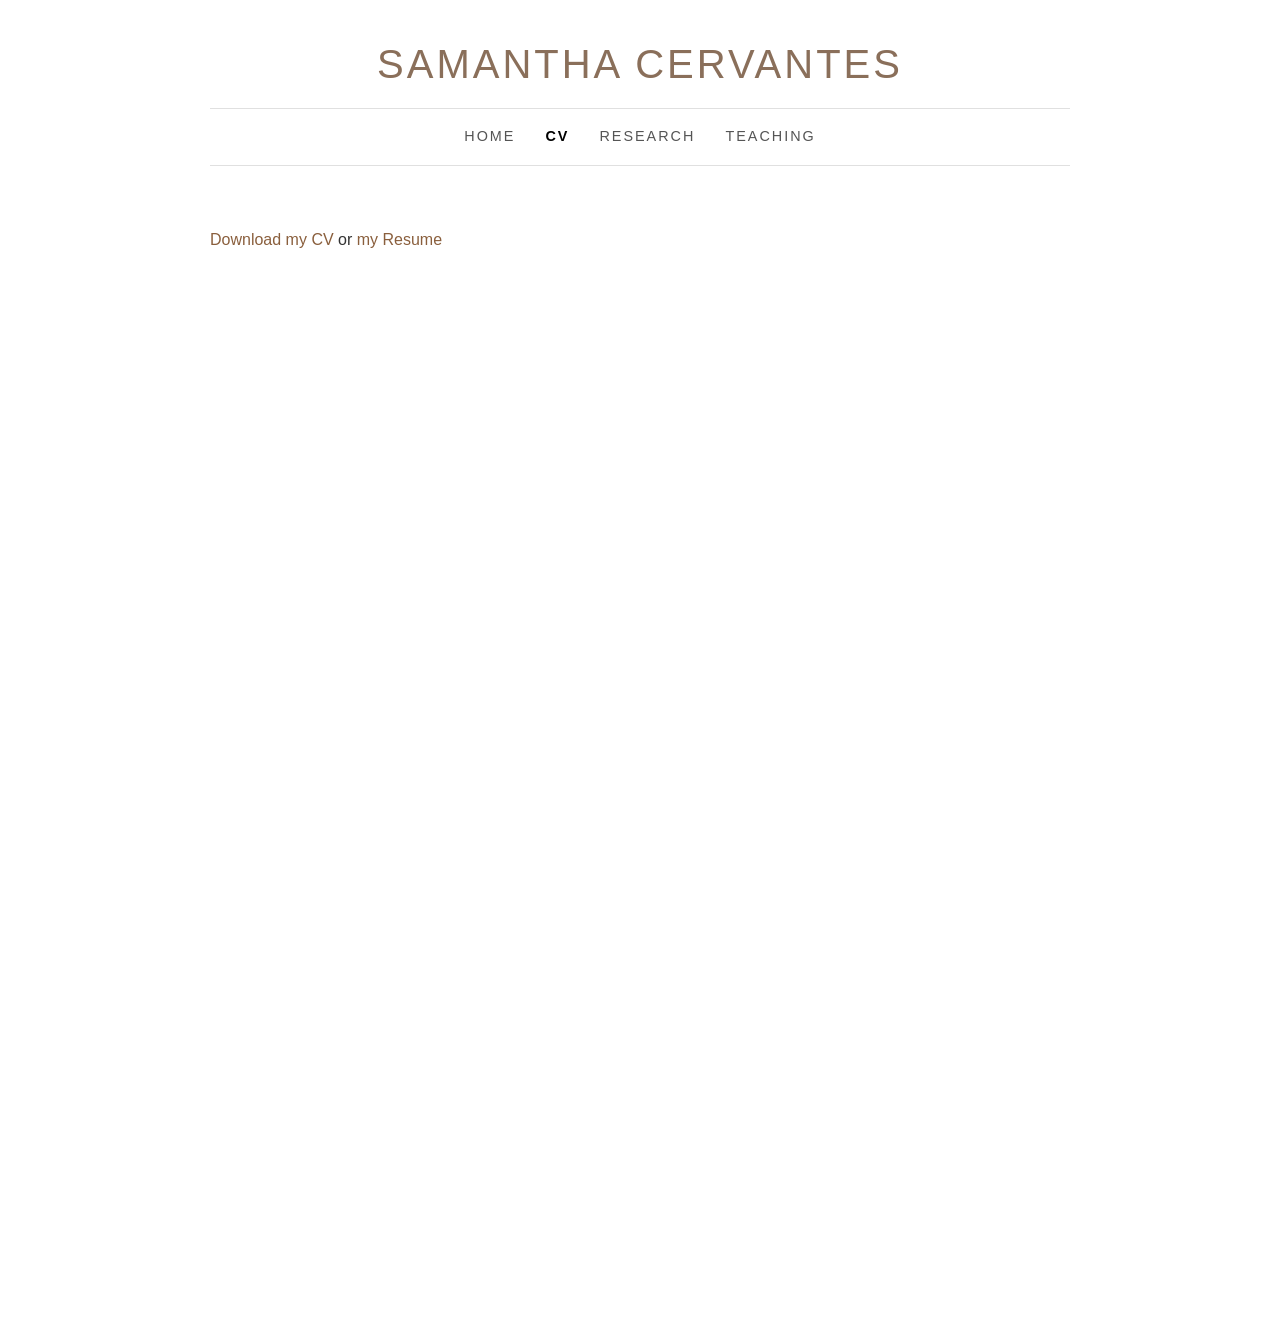
==== commit 6975a8c6: "Update CV link to include Resume option" ====
--- a/cv.html
+++ b/cv.html
@@ -38,10 +38,11 @@
 
     <main class="vitae-section">
 
-        <p class="cv-link">
-            <a href="files/CV_Cervantes.pdf" download>Download my CV</a>
-        </p>
-
+      <p class="cv-link">
+    <a href="files/CV_Cervantes.pdf" download>Download my CV</a>
+    or
+    <a href="files/Resume_Cervantes.pdf" download>my Resume</a>
+</p>
         <iframe
             src="files/CV_Cervantes.pdf"
             title="Samantha Cervantes CV"
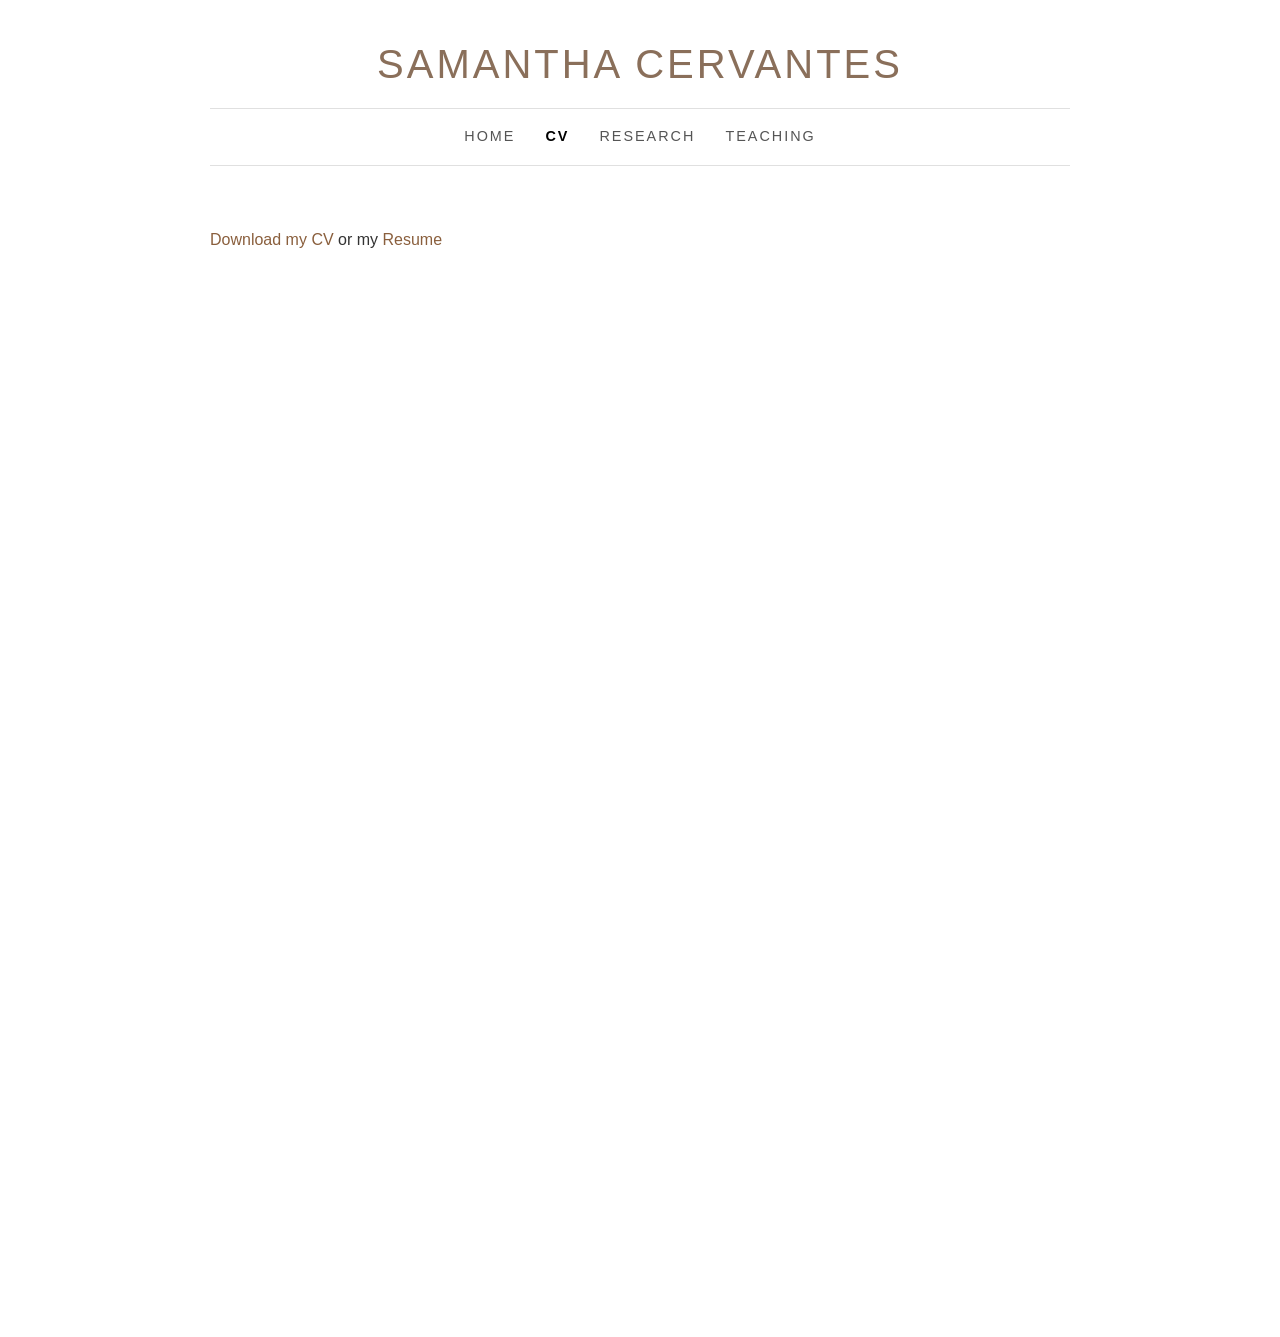
==== commit 7f92d639: "Update resume link wording in cv.html" ====
--- a/cv.html
+++ b/cv.html
@@ -40,8 +40,8 @@
 
       <p class="cv-link">
     <a href="files/CV_Cervantes.pdf" download>Download my CV</a>
-    or
-    <a href="files/Resume_Cervantes.pdf" download>my Resume</a>
+    or my
+    <a href="files/Resume_Cervantes.pdf" download>Resume</a>
 </p>
         <iframe
             src="files/CV_Cervantes.pdf"
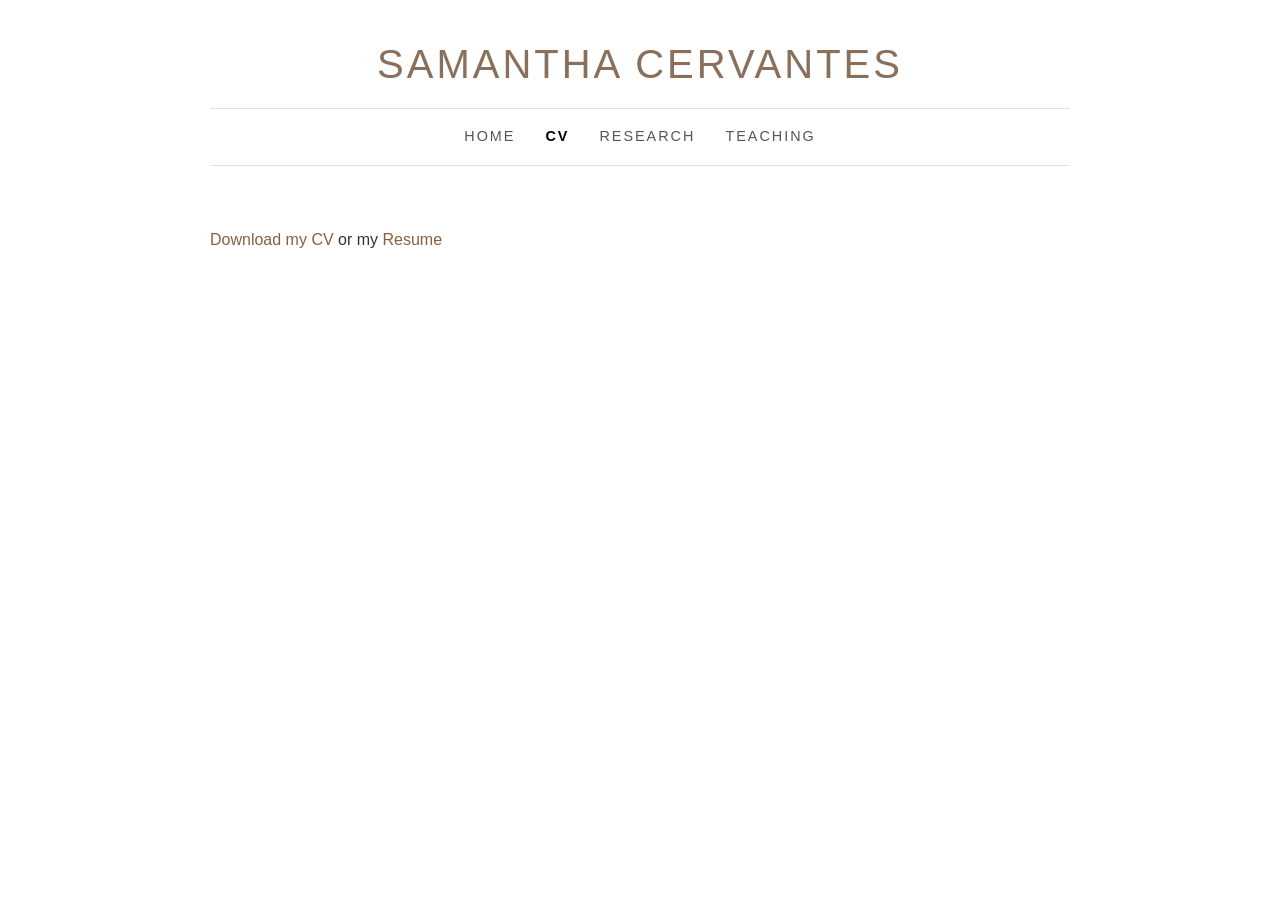
==== commit 4c9303d1: "Update cv.html" ====
--- a/cv.html
+++ b/cv.html
@@ -43,13 +43,6 @@
     or my
     <a href="files/Resume_Cervantes.pdf" download>Resume</a>
 </p>
-        <iframe
-            src="files/CV_Cervantes.pdf"
-            title="Samantha Cervantes CV"
-            width="100%"
-            height="1000px"
-            style="border: none;">
-        </iframe>
 
     </main>
 
